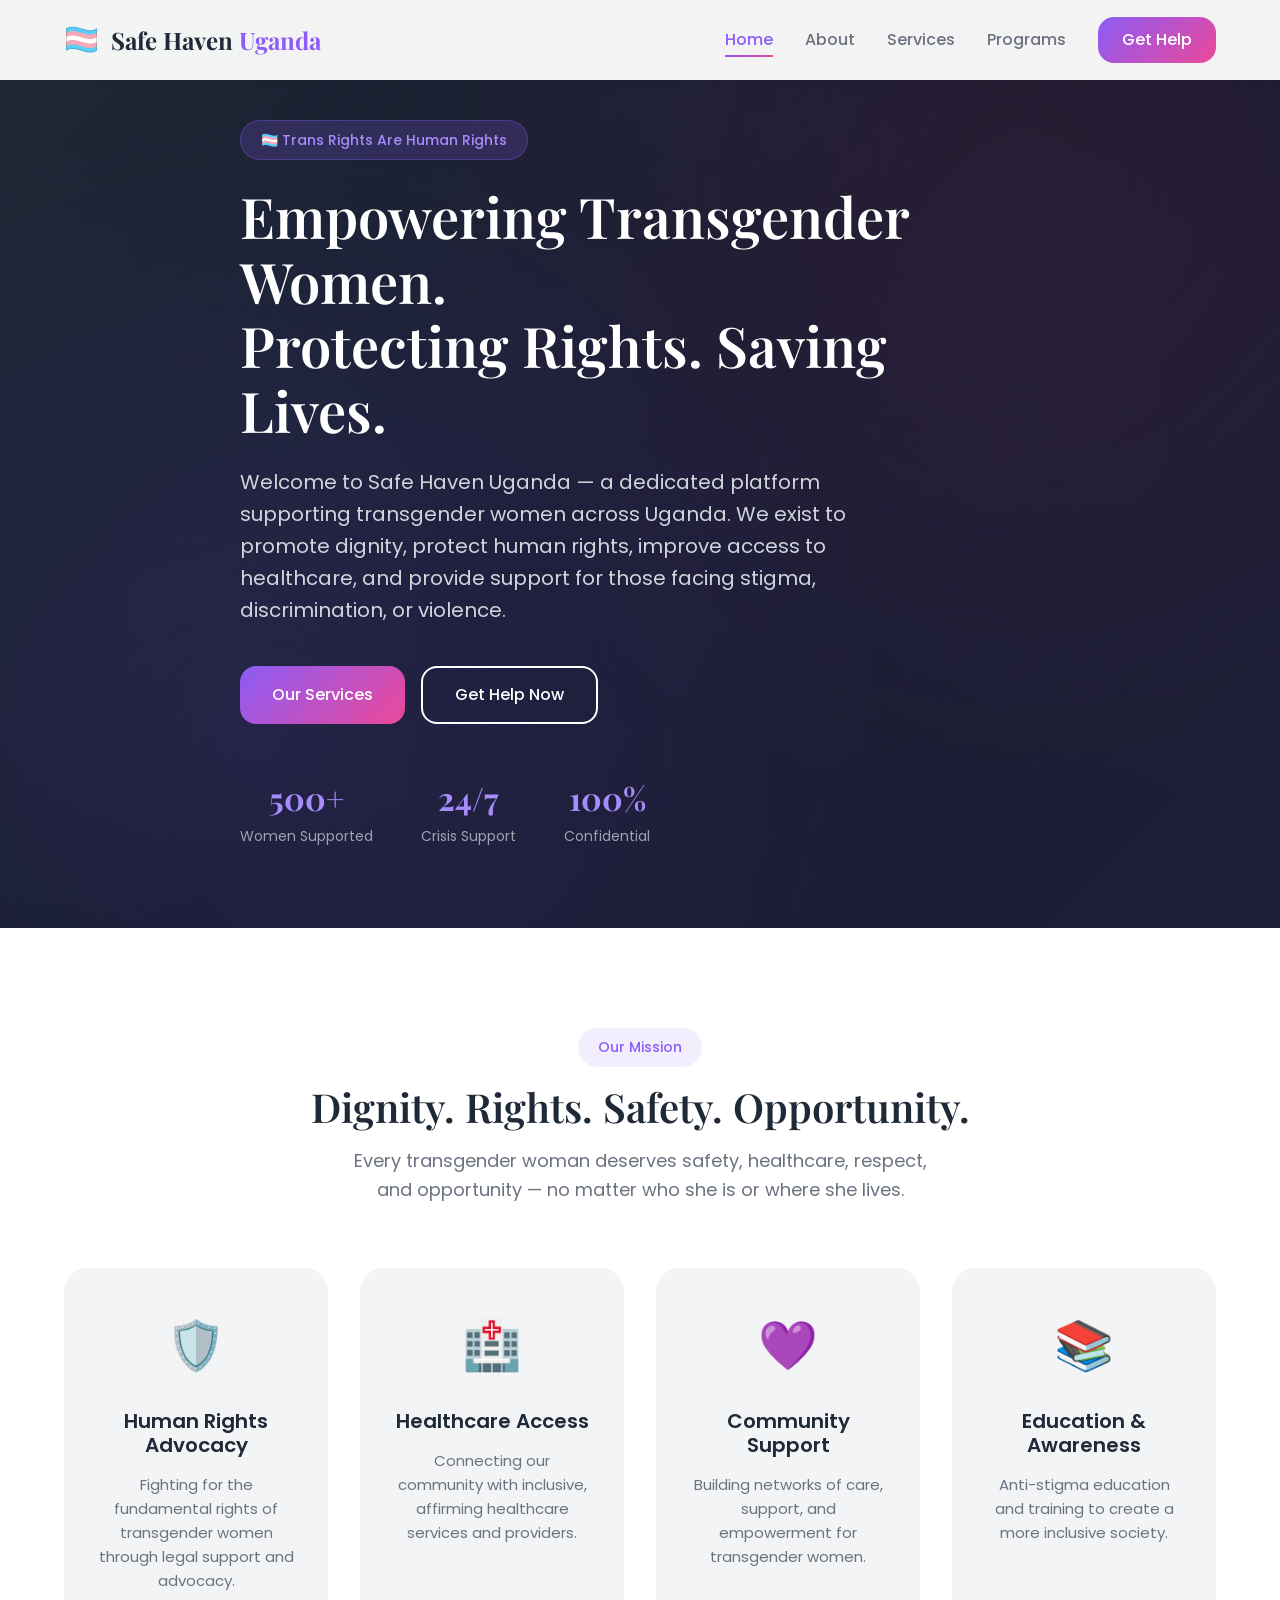
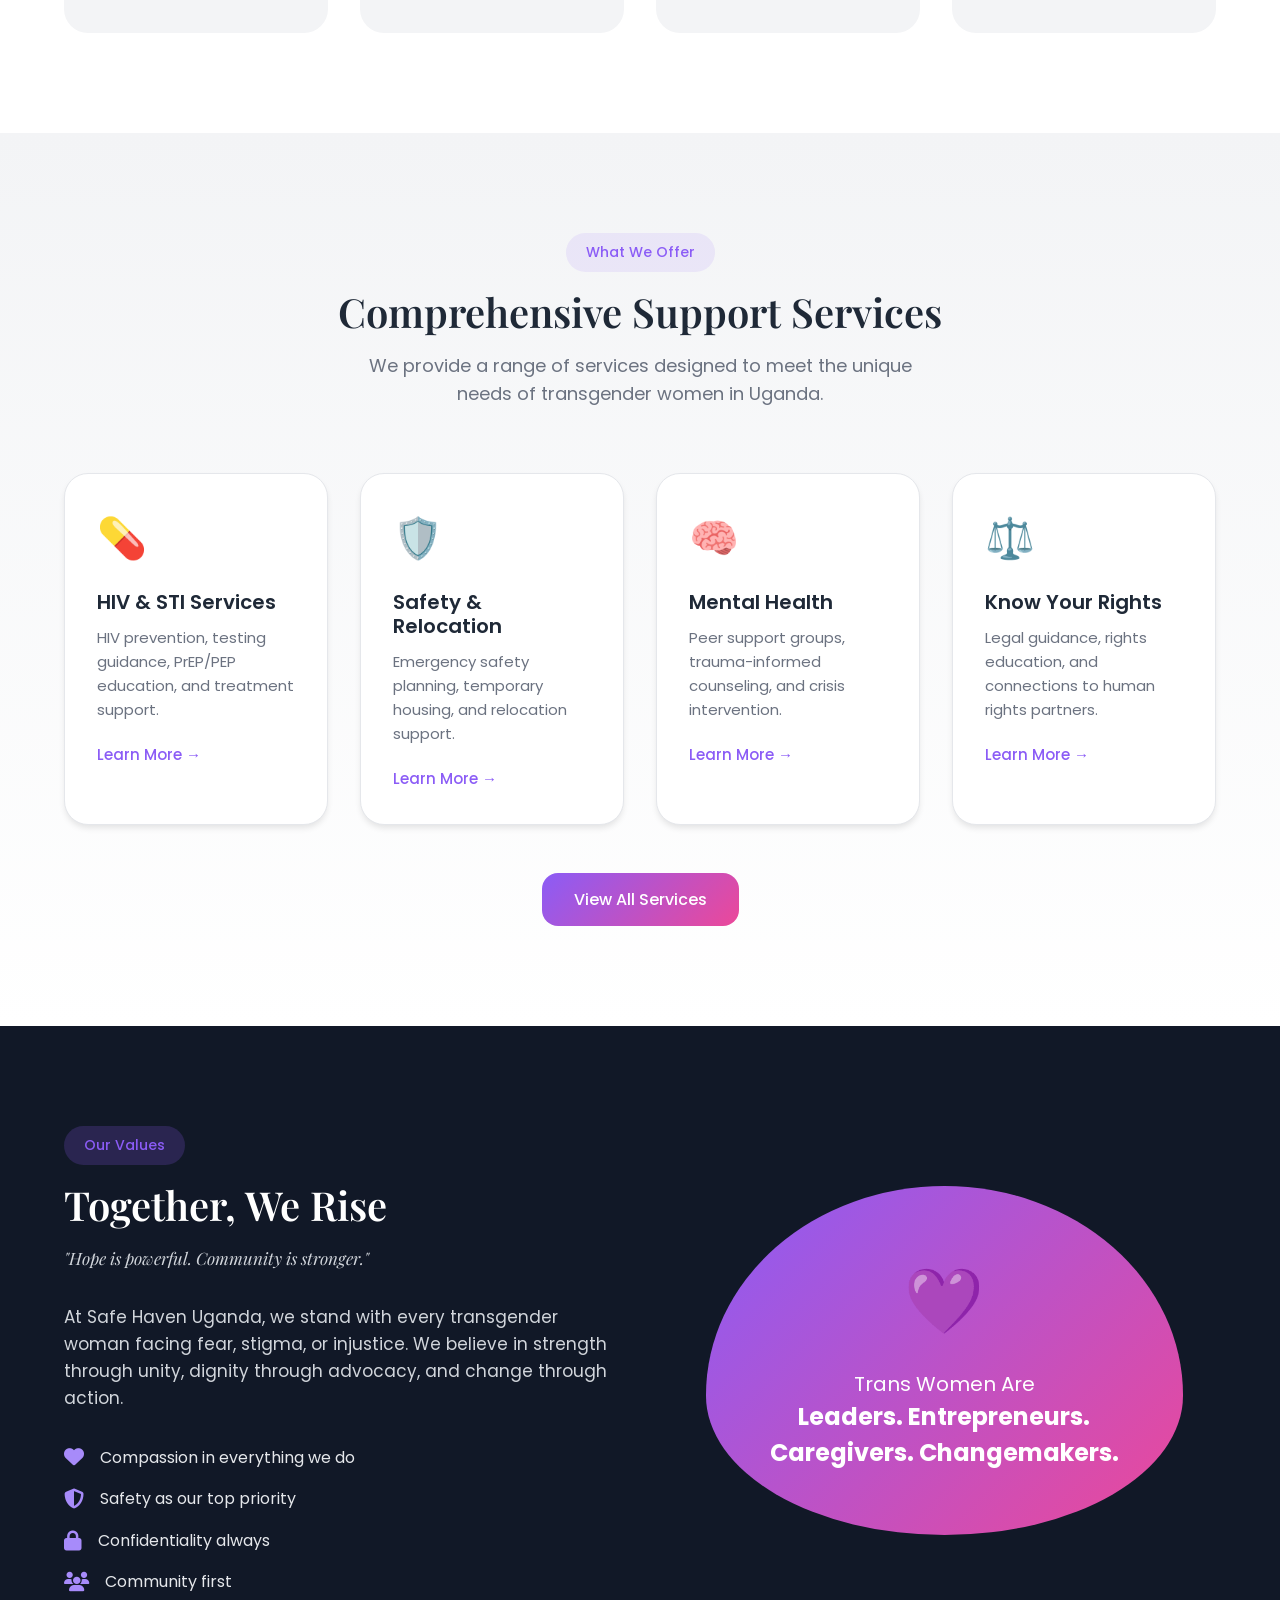
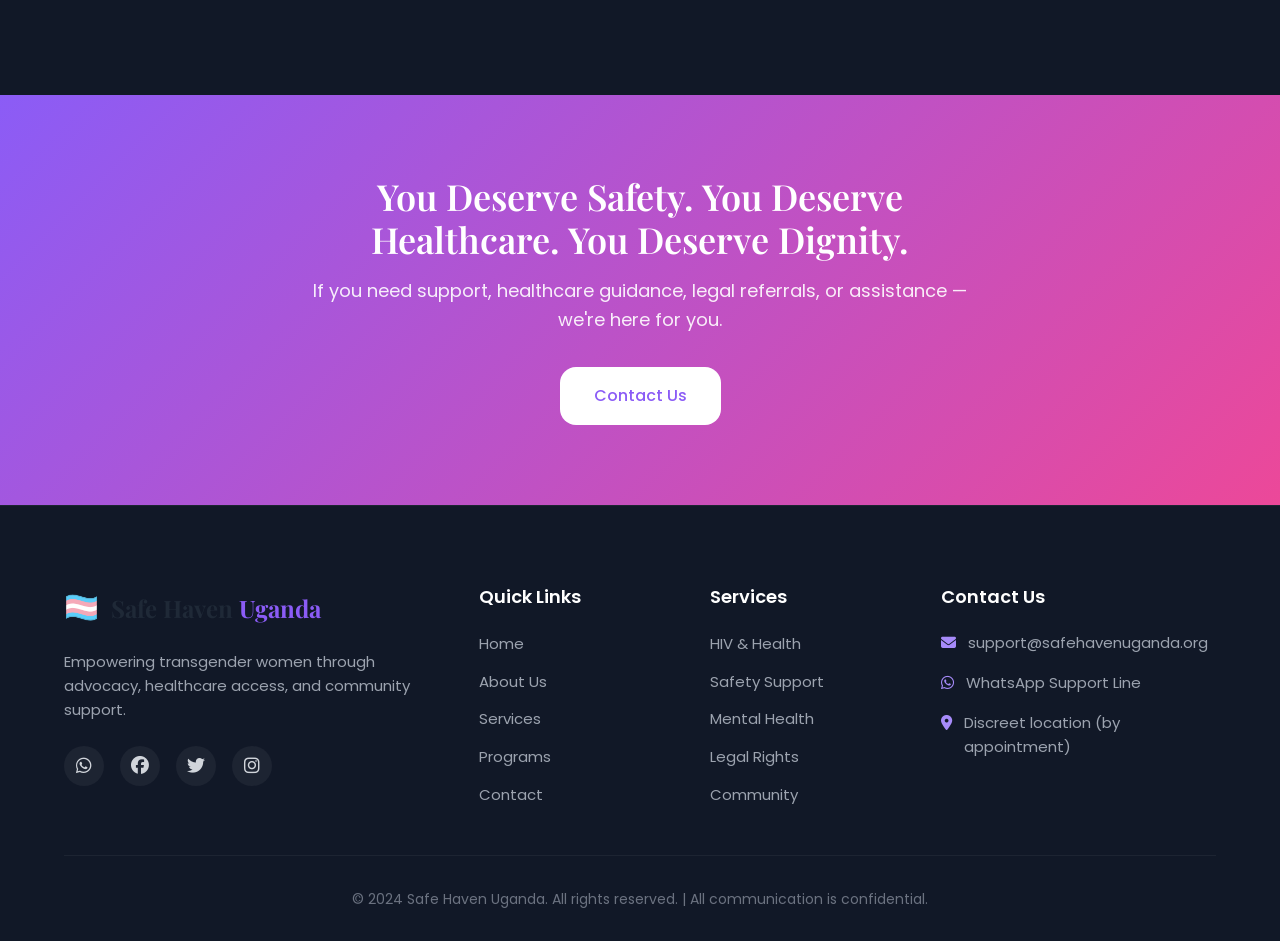
==== index.html @ 0cc6686c "Safe Haven Uganda - Complete website" ====
<!DOCTYPE html>
<html lang="en">
<head>
    <meta charset="UTF-8">
    <meta name="viewport" content="width=device-width, initial-scale=1.0">
    <title>Safe Haven Uganda | Empowering Transgender Women</title>
    <link rel="stylesheet" href="css/style.css">
    <link rel="preconnect" href="https://fonts.googleapis.com">
    <link rel="preconnect" href="https://fonts.gstatic.com" crossorigin>
    <link href="https://fonts.googleapis.com/css2?family=Poppins:wght@300;400;500;600;700&family=Playfair+Display:wght@400;500;600;700&display=swap" rel="stylesheet">
    <link rel="stylesheet" href="https://cdnjs.cloudflare.com/ajax/libs/font-awesome/6.4.0/css/all.min.css">
</head>
<body>
    <!-- Navigation -->
    <nav class="navbar">
        <div class="container">
            <a href="index.html" class="logo">
                <span class="logo-icon">🏳️‍⚧️</span>
                <span class="logo-text">Safe Haven <span class="accent">Uganda</span></span>
            </a>
            <div class="nav-links">
                <a href="index.html" class="active">Home</a>
                <a href="about.html">About</a>
                <a href="services.html">Services</a>
                <a href="programs.html">Programs</a>
                <a href="contact.html" class="btn-nav">Get Help</a>
            </div>
            <div class="hamburger">
                <span></span>
                <span></span>
                <span></span>
            </div>
        </div>
    </nav>

    <!-- Hero Section -->
    <section class="hero">
        <div class="hero-bg"></div>
        <div class="container">
            <div class="hero-content">
                <div class="hero-badge">🏳️‍⚧️ Trans Rights Are Human Rights</div>
                <h1>Empowering Transgender Women.<br>Protecting Rights. Saving Lives.</h1>
                <p class="hero-text">Welcome to Safe Haven Uganda — a dedicated platform supporting transgender women across Uganda. We exist to promote dignity, protect human rights, improve access to healthcare, and provide support for those facing stigma, discrimination, or violence.</p>
                <div class="hero-buttons">
                    <a href="services.html" class="btn btn-primary">Our Services</a>
                    <a href="contact.html" class="btn btn-outline">Get Help Now</a>
                </div>
                <div class="hero-stats">
                    <div class="stat">
                        <span class="stat-number">500+</span>
                        <span class="stat-label">Women Supported</span>
                    </div>
                    <div class="stat">
                        <span class="stat-number">24/7</span>
                        <span class="stat-label">Crisis Support</span>
                    </div>
                    <div class="stat">
                        <span class="stat-number">100%</span>
                        <span class="stat-label">Confidential</span>
                    </div>
                </div>
            </div>
        </div>
    </section>

    <!-- Mission Section -->
    <section class="mission">
        <div class="container">
            <div class="section-header">
                <span class="section-tag">Our Mission</span>
                <h2>Dignity. Rights. Safety. Opportunity.</h2>
                <p>Every transgender woman deserves safety, healthcare, respect, and opportunity — no matter who she is or where she lives.</p>
            </div>
            <div class="mission-grid">
                <div class="mission-card">
                    <div class="mission-icon">🛡️</div>
                    <h3>Human Rights Advocacy</h3>
                    <p>Fighting for the fundamental rights of transgender women through legal support and advocacy.</p>
                </div>
                <div class="mission-card">
                    <div class="mission-icon">🏥</div>
                    <h3>Healthcare Access</h3>
                    <p>Connecting our community with inclusive, affirming healthcare services and providers.</p>
                </div>
                <div class="mission-card">
                    <div class="mission-icon">💜</div>
                    <h3>Community Support</h3>
                    <p>Building networks of care, support, and empowerment for transgender women.</p>
                </div>
                <div class="mission-card">
                    <div class="mission-icon">📚</div>
                    <h3>Education & Awareness</h3>
                    <p>Anti-stigma education and training to create a more inclusive society.</p>
                </div>
            </div>
        </div>
    </section>

    <!-- Services Preview -->
    <section class="services-preview">
        <div class="container">
            <div class="section-header">
                <span class="section-tag">What We Offer</span>
                <h2>Comprehensive Support Services</h2>
                <p>We provide a range of services designed to meet the unique needs of transgender women in Uganda.</p>
            </div>
            <div class="services-grid">
                <div class="service-card">
                    <div class="service-icon">💊</div>
                    <h3>HIV & STI Services</h3>
                    <p>HIV prevention, testing guidance, PrEP/PEP education, and treatment support.</p>
                    <a href="services.html" class="learn-more">Learn More →</a>
                </div>
                <div class="service-card">
                    <div class="service-icon">🛡️</div>
                    <h3>Safety & Relocation</h3>
                    <p>Emergency safety planning, temporary housing, and relocation support.</p>
                    <a href="services.html" class="learn-more">Learn More →</a>
                </div>
                <div class="service-card">
                    <div class="service-icon">🧠</div>
                    <h3>Mental Health</h3>
                    <p>Peer support groups, trauma-informed counseling, and crisis intervention.</p>
                    <a href="services.html" class="learn-more">Learn More →</a>
                </div>
                <div class="service-card">
                    <div class="service-icon">⚖️</div>
                    <h3>Know Your Rights</h3>
                    <p>Legal guidance, rights education, and connections to human rights partners.</p>
                    <a href="services.html" class="learn-more">Learn More →</a>
                </div>
            </div>
            <div class="services-cta">
                <a href="services.html" class="btn btn-primary">View All Services</a>
            </div>
        </div>
    </section>

    <!-- Values Section -->
    <section class="values">
        <div class="container">
            <div class="values-content">
                <div class="values-text">
                    <span class="section-tag">Our Values</span>
                    <h2>Together, We Rise</h2>
                    <p class="values-quote">"Hope is powerful. Community is stronger."</p>
                    <p>At Safe Haven Uganda, we stand with every transgender woman facing fear, stigma, or injustice. We believe in strength through unity, dignity through advocacy, and change through action.</p>
                    <ul class="values-list">
                        <li><i class="fas fa-heart"></i> Compassion in everything we do</li>
                        <li><i class="fas fa-shield-alt"></i> Safety as our top priority</li>
                        <li><i class="fas fa-lock"></i> Confidentiality always</li>
                        <li><i class="fas fa-users"></i> Community first</li>
                    </ul>
                </div>
                <div class="values-image">
                    <div class="image-frame">
                        <span class="image-emoji">💜</span>
                        <p>Trans Women Are<br><strong>Leaders. Entrepreneurs.<br>Caregivers. Changemakers.</strong></p>
                    </div>
                </div>
            </div>
        </div>
    </section>

    <!-- CTA Section -->
    <section class="cta">
        <div class="container">
            <div class="cta-content">
                <h2>You Deserve Safety. You Deserve Healthcare. You Deserve Dignity.</h2>
                <p>If you need support, healthcare guidance, legal referrals, or assistance — we're here for you.</p>
                <div class="cta-buttons">
                    <a href="contact.html" class="btn btn-white">Contact Us</a>
                </div>
            </div>
        </div>
    </section>

    <!-- Footer -->
    <footer class="footer">
        <div class="container">
            <div class="footer-grid">
                <div class="footer-brand">
                    <a href="index.html" class="logo">
                        <span class="logo-icon">🏳️‍⚧️</span>
                        <span class="logo-text">Safe Haven <span class="accent">Uganda</span></span>
                    </a>
                    <p>Empowering transgender women through advocacy, healthcare access, and community support.</p>
                    <div class="social-links">
                        <a href="#"><i class="fab fa-whatsapp"></i></a>
                        <a href="#"><i class="fab fa-facebook"></i></a>
                        <a href="#"><i class="fab fa-twitter"></i></a>
                        <a href="#"><i class="fab fa-instagram"></i></a>
                    </div>
                </div>
                <div class="footer-links">
                    <h4>Quick Links</h4>
                    <ul>
                        <li><a href="index.html">Home</a></li>
                        <li><a href="about.html">About Us</a></li>
                        <li><a href="services.html">Services</a></li>
                        <li><a href="programs.html">Programs</a></li>
                        <li><a href="contact.html">Contact</a></li>
                    </ul>
                </div>
                <div class="footer-links">
                    <h4>Services</h4>
                    <ul>
                        <li><a href="services.html">HIV & Health</a></li>
                        <li><a href="services.html">Safety Support</a></li>
                        <li><a href="services.html">Mental Health</a></li>
                        <li><a href="services.html">Legal Rights</a></li>
                        <li><a href="services.html">Community</a></li>
                    </ul>
                </div>
                <div class="footer-contact">
                    <h4>Contact Us</h4>
                    <ul>
                        <li><i class="fas fa-envelope"></i> support@safehavenuganda.org</li>
                        <li><i class="fab fa-whatsapp"></i> WhatsApp Support Line</li>
                        <li><i class="fas fa-map-marker-alt"></i> Discreet location (by appointment)</li>
                    </ul>
                </div>
            </div>
            <div class="footer-bottom">
                <p>© 2024 Safe Haven Uganda. All rights reserved. | All communication is confidential.</p>
            </div>
        </div>
    </footer>

    <script src="js/main.js"></script>
</body>
</html>
---- css/style.css ----
/* Safe Haven Uganda - Main Stylesheet */

/* CSS Variables */
:root {
    --primary: #8B5CF6;
    --primary-dark: #7C3AED;
    --primary-light: #A78BFA;
    --secondary: #EC4899;
    --accent: #F472B6;
    --dark: #1F2937;
    --darker: #111827;
    --light: #F9FAFB;
    --white: #FFFFFF;
    --gray-100: #F3F4F6;
    --gray-200: #E5E7EB;
    --gray-300: #D1D5DB;
    --gray-400: #9CA3AF;
    --gray-500: #6B7280;
    --purple-gradient: linear-gradient(135deg, #8B5CF6 0%, #EC4899 100%);
    --shadow-sm: 0 1px 2px rgba(0, 0, 0, 0.05);
    --shadow-md: 0 4px 6px -1px rgba(0, 0, 0, 0.1);
    --shadow-lg: 0 10px 15px -3px rgba(0, 0, 0, 0.1);
    --shadow-xl: 0 20px 25px -5px rgba(0, 0, 0, 0.1);
    --radius-sm: 0.375rem;
    --radius-md: 0.5rem;
    --radius-lg: 1rem;
    --radius-xl: 1.5rem;
    --transition: all 0.3s ease;
}

/* Reset */
*, *::before, *::after {
    margin: 0;
    padding: 0;
    box-sizing: border-box;
}

html {
    scroll-behavior: smooth;
}

body {
    font-family: 'Poppins', sans-serif;
    font-size: 16px;
    line-height: 1.6;
    color: var(--dark);
    background: var(--light);
    overflow-x: hidden;
}

h1, h2, h3, h4, h5, h6 {
    font-family: 'Playfair Display', serif;
    font-weight: 600;
    line-height: 1.2;
}

a {
    text-decoration: none;
    color: inherit;
    transition: var(--transition);
}

ul {
    list-style: none;
}

img {
    max-width: 100%;
    height: auto;
}

.container {
    max-width: 1200px;
    margin: 0 auto;
    padding: 0 1.5rem;
}

/* Buttons */
.btn {
    display: inline-flex;
    align-items: center;
    justify-content: center;
    padding: 0.875rem 2rem;
    font-size: 1rem;
    font-weight: 500;
    border-radius: var(--radius-lg);
    cursor: pointer;
    transition: var(--transition);
    border: 2px solid transparent;
}

.btn-primary {
    background: var(--purple-gradient);
    color: var(--white);
    border: none;
}

.btn-primary:hover {
    transform: translateY(-2px);
    box-shadow: 0 10px 30px rgba(139, 92, 246, 0.4);
}

.btn-outline {
    background: transparent;
    color: var(--white);
    border-color: var(--white);
}

.btn-outline:hover {
    background: var(--white);
    color: var(--primary);
}

.btn-white {
    background: var(--white);
    color: var(--primary);
}

.btn-white:hover {
    background: var(--gray-100);
    transform: translateY(-2px);
}

/* Section Styles */
.section-header {
    text-align: center;
    margin-bottom: 4rem;
}

.section-tag {
    display: inline-block;
    background: rgba(139, 92, 246, 0.1);
    color: var(--primary);
    padding: 0.5rem 1.25rem;
    border-radius: 50px;
    font-size: 0.875rem;
    font-weight: 500;
    margin-bottom: 1rem;
}

.section-header h2 {
    font-size: 2.5rem;
    color: var(--dark);
    margin-bottom: 1rem;
}

.section-header p {
    font-size: 1.125rem;
    color: var(--gray-500);
    max-width: 600px;
    margin: 0 auto;
}

/* Navigation */
.navbar {
    position: fixed;
    top: 0;
    left: 0;
    right: 0;
    background: rgba(255, 255, 255, 0.95);
    backdrop-filter: blur(10px);
    z-index: 1000;
    box-shadow: var(--shadow-sm);
}

.navbar .container {
    display: flex;
    align-items: center;
    justify-content: space-between;
    height: 80px;
}

.logo {
    display: flex;
    align-items: center;
    gap: 0.75rem;
}

.logo-icon {
    font-size: 1.75rem;
}

.logo-text {
    font-family: 'Playfair Display', serif;
    font-size: 1.5rem;
    font-weight: 700;
    color: var(--dark);
}

.logo-text .accent {
    color: var(--primary);
}

.nav-links {
    display: flex;
    align-items: center;
    gap: 2rem;
}

.nav-links a {
    font-weight: 500;
    color: var(--gray-500);
    position: relative;
}

.nav-links a:hover,
.nav-links a.active {
    color: var(--primary);
}

.nav-links a::after {
    content: '';
    position: absolute;
    bottom: -4px;
    left: 0;
    width: 0;
    height: 2px;
    background: var(--purple-gradient);
    transition: var(--transition);
}

.nav-links a:hover::after,
.nav-links a.active::after {
    width: 100%;
}

.btn-nav {
    background: var(--purple-gradient) !important;
    color: var(--white) !important;
    padding: 0.625rem 1.5rem !important;
    border-radius: var(--radius-lg) !important;
}

.btn-nav::after {
    display: none !important;
}

.hamburger {
    display: none;
    flex-direction: column;
    gap: 5px;
    cursor: pointer;
}

.hamburger span {
    width: 25px;
    height: 3px;
    background: var(--dark);
    border-radius: 3px;
    transition: var(--transition);
}

/* Hero Section */
.hero {
    position: relative;
    min-height: 100vh;
    display: flex;
    align-items: center;
    padding: 120px 0 80px;
    background: linear-gradient(135deg, #1F2937 0%, #111827 50%, #1F1F3A 100%);
    overflow: hidden;
}

.hero-bg {
    position: absolute;
    top: 0;
    left: 0;
    right: 0;
    bottom: 0;
    background: 
        radial-gradient(circle at 20% 80%, rgba(139, 92, 246, 0.15) 0%, transparent 50%),
        radial-gradient(circle at 80% 20%, rgba(236, 72, 153, 0.1) 0%, transparent 50%),
        radial-gradient(circle at 50% 50%, rgba(139, 92, 246, 0.05) 0%, transparent 70%);
}

.hero .container {
    position: relative;
    z-index: 1;
}

.hero-content {
    max-width: 800px;
}

.hero-badge {
    display: inline-block;
    background: rgba(139, 92, 246, 0.2);
    border: 1px solid rgba(139, 92, 246, 0.3);
    color: var(--primary-light);
    padding: 0.5rem 1.25rem;
    border-radius: 50px;
    font-size: 0.875rem;
    font-weight: 500;
    margin-bottom: 1.5rem;
}

.hero h1 {
    font-size: 3.5rem;
    color: var(--white);
    margin-bottom: 1.5rem;
    line-height: 1.15;
}

.hero-text {
    font-size: 1.25rem;
    color: var(--gray-300);
    margin-bottom: 2.5rem;
    max-width: 650px;
}

.hero-buttons {
    display: flex;
    gap: 1rem;
    margin-bottom: 3rem;
}

.hero-stats {
    display: flex;
    gap: 3rem;
}

.stat {
    text-align: center;
}

.stat-number {
    display: block;
    font-size: 2rem;
    font-weight: 700;
    color: var(--primary-light);
    font-family: 'Playfair Display', serif;
}

.stat-label {
    font-size: 0.875rem;
    color: var(--gray-400);
}

/* Mission Section */
.mission {
    padding: 100px 0;
    background: var(--white);
}

.mission-grid {
    display: grid;
    grid-template-columns: repeat(4, 1fr);
    gap: 2rem;
}

.mission-card {
    text-align: center;
    padding: 2.5rem 2rem;
    border-radius: var(--radius-xl);
    background: var(--gray-100);
    transition: var(--transition);
}

.mission-card:hover {
    transform: translateY(-8px);
    box-shadow: var(--shadow-lg);
    background: var(--white);
}

.mission-icon {
    font-size: 3rem;
    margin-bottom: 1.5rem;
}

.mission-card h3 {
    font-size: 1.25rem;
    margin-bottom: 1rem;
    color: var(--dark);
    font-family: 'Poppins', sans-serif;
    font-weight: 600;
}

.mission-card p {
    color: var(--gray-500);
    font-size: 0.9375rem;
}

/* Services Preview */
.services-preview {
    padding: 100px 0;
    background: linear-gradient(180deg, var(--gray-100) 0%, var(--white) 100%);
}

.services-grid {
    display: grid;
    grid-template-columns: repeat(4, 1fr);
    gap: 2rem;
}

.service-card {
    background: var(--white);
    padding: 2rem;
    border-radius: var(--radius-xl);
    box-shadow: var(--shadow-md);
    transition: var(--transition);
    border: 1px solid var(--gray-200);
}

.service-card:hover {
    transform: translateY(-8px);
    box-shadow: var(--shadow-xl);
    border-color: var(--primary-light);
}

.service-icon {
    font-size: 2.5rem;
    margin-bottom: 1.25rem;
}

.service-card h3 {
    font-size: 1.25rem;
    margin-bottom: 0.75rem;
    color: var(--dark);
    font-family: 'Poppins', sans-serif;
}

.service-card p {
    color: var(--gray-500);
    font-size: 0.9375rem;
    margin-bottom: 1.25rem;
}

.learn-more {
    color: var(--primary);
    font-weight: 500;
    font-size: 0.9375rem;
}

.learn-more:hover {
    color: var(--primary-dark);
}

.services-cta {
    text-align: center;
    margin-top: 3rem;
}

/* Values Section */
.values {
    padding: 100px 0;
    background: var(--darker);
}

.values-content {
    display: grid;
    grid-template-columns: 1fr 1fr;
    gap: 4rem;
    align-items: center;
}

.values-text .section-tag {
    background: rgba(139, 92, 246, 0.2);
}

.values-text h2 {
    font-size: 2.5rem;
    color: var(--white);
    margin-bottom: 1rem;
}

.values-quote {
    font-size: 1.5rem;
    font-style: italic;
    color: var(--primary-light);
    margin-bottom: 1.5rem;
    font-family: 'Playfair Display', serif;
}

.values-text > p {
    color: var(--gray-300);
    margin-bottom: 2rem;
    font-size: 1.0625rem;
}

.values-list {
    display: flex;
    flex-direction: column;
    gap: 1rem;
}

.values-list li {
    display: flex;
    align-items: center;
    gap: 1rem;
    color: var(--gray-200);
    font-size: 1rem;
}

.values-list li i {
    color: var(--primary-light);
    font-size: 1.25rem;
}

.values-image {
    display: flex;
    justify-content: center;
    align-items: center;
}

.image-frame {
    background: var(--purple-gradient);
    padding: 4rem;
    border-radius: 50% 50% 50% 50% / 60% 60% 40% 40%;
    text-align: center;
    animation: float 6s ease-in-out infinite;
}

@keyframes float {
    0%, 100% { transform: translateY(0); }
    50% { transform: translateY(-20px); }
}

.image-emoji {
    font-size: 4rem;
    display: block;
    margin-bottom: 1rem;
}

.image-frame p {
    color: var(--white);
    font-size: 1.25rem;
    line-height: 1.5;
}

.image-frame strong {
    font-size: 1.5rem;
}

/* CTA Section */
.cta {
    padding: 80px 0;
    background: var(--purple-gradient);
}

.cta-content {
    text-align: center;
    max-width: 700px;
    margin: 0 auto;
}

.cta h2 {
    font-size: 2.25rem;
    color: var(--white);
    margin-bottom: 1rem;
}

.cta p {
    color: rgba(255, 255, 255, 0.9);
    font-size: 1.125rem;
    margin-bottom: 2rem;
}

/* Footer */
.footer {
    background: var(--darker);
    padding: 80px 0 30px;
    border-top: 1px solid rgba(255, 255, 255, 0.05);
}

.footer-grid {
    display: grid;
    grid-template-columns: 2fr 1fr 1fr 1.5fr;
    gap: 3rem;
    margin-bottom: 3rem;
}

.footer-brand .logo {
    margin-bottom: 1.25rem;
}

.footer-brand p {
    color: var(--gray-400);
    font-size: 0.9375rem;
    margin-bottom: 1.5rem;
}

.social-links {
    display: flex;
    gap: 1rem;
}

.social-links a {
    width: 40px;
    height: 40px;
    display: flex;
    align-items: center;
    justify-content: center;
    background: rgba(255, 255, 255, 0.05);
    border-radius: 50%;
    color: var(--gray-300);
    font-size: 1.125rem;
    transition: var(--transition);
}

.social-links a:hover {
    background: var(--primary);
    color: var(--white);
    transform: translateY(-3px);
}

.footer-links h4,
.footer-contact h4 {
    color: var(--white);
    font-family: 'Poppins', sans-serif;
    font-size: 1.125rem;
    margin-bottom: 1.5rem;
    font-weight: 600;
}

.footer-links ul {
    display: flex;
    flex-direction: column;
    gap: 0.75rem;
}

.footer-links a {
    color: var(--gray-400);
    font-size: 0.9375rem;
}

.footer-links a:hover {
    color: var(--primary-light);
}

.footer-contact ul {
    display: flex;
    flex-direction: column;
    gap: 1rem;
}

.footer-contact li {
    display: flex;
    align-items: flex-start;
    gap: 0.75rem;
    color: var(--gray-400);
    font-size: 0.9375rem;
}

.footer-contact li i {
    color: var(--primary-light);
    margin-top: 4px;
}

.footer-bottom {
    text-align: center;
    padding-top: 2rem;
    border-top: 1px solid rgba(255, 255, 255, 0.05);
}

.footer-bottom p {
    color: var(--gray-500);
    font-size: 0.875rem;
}

/* Responsive */
@media (max-width: 1024px) {
    .mission-grid,
    .services-grid {
        grid-template-columns: repeat(2, 1fr);
    }
    
    .footer-grid {
        grid-template-columns: repeat(2, 1fr);
    }
}

@media (max-width: 768px) {
    .hero h1 {
        font-size: 2.5rem;
    }
    
    .hero-stats {
        flex-direction: column;
        gap: 1.5rem;
    }
    
    .mission-grid,
    .services-grid,
    .values-content,
    .footer-grid {
        grid-template-columns: 1fr;
    }
    
    .nav-links {
        display: none;
    }
    
    .hamburger {
        display: flex;
    }
    
    .hero-buttons {
        flex-direction: column;
    }
    
    .values-image {
        order: -1;
    }
    
    .image-frame {
        padding: 3rem;
    }
}

@media (max-width: 480px) {
    .hero h1 {
        font-size: 2rem;
    }
    
    .section-header h2 {
        font-size: 1.75rem;
    }
    
    .btn {
        padding: 0.75rem 1.5rem;
    }
}
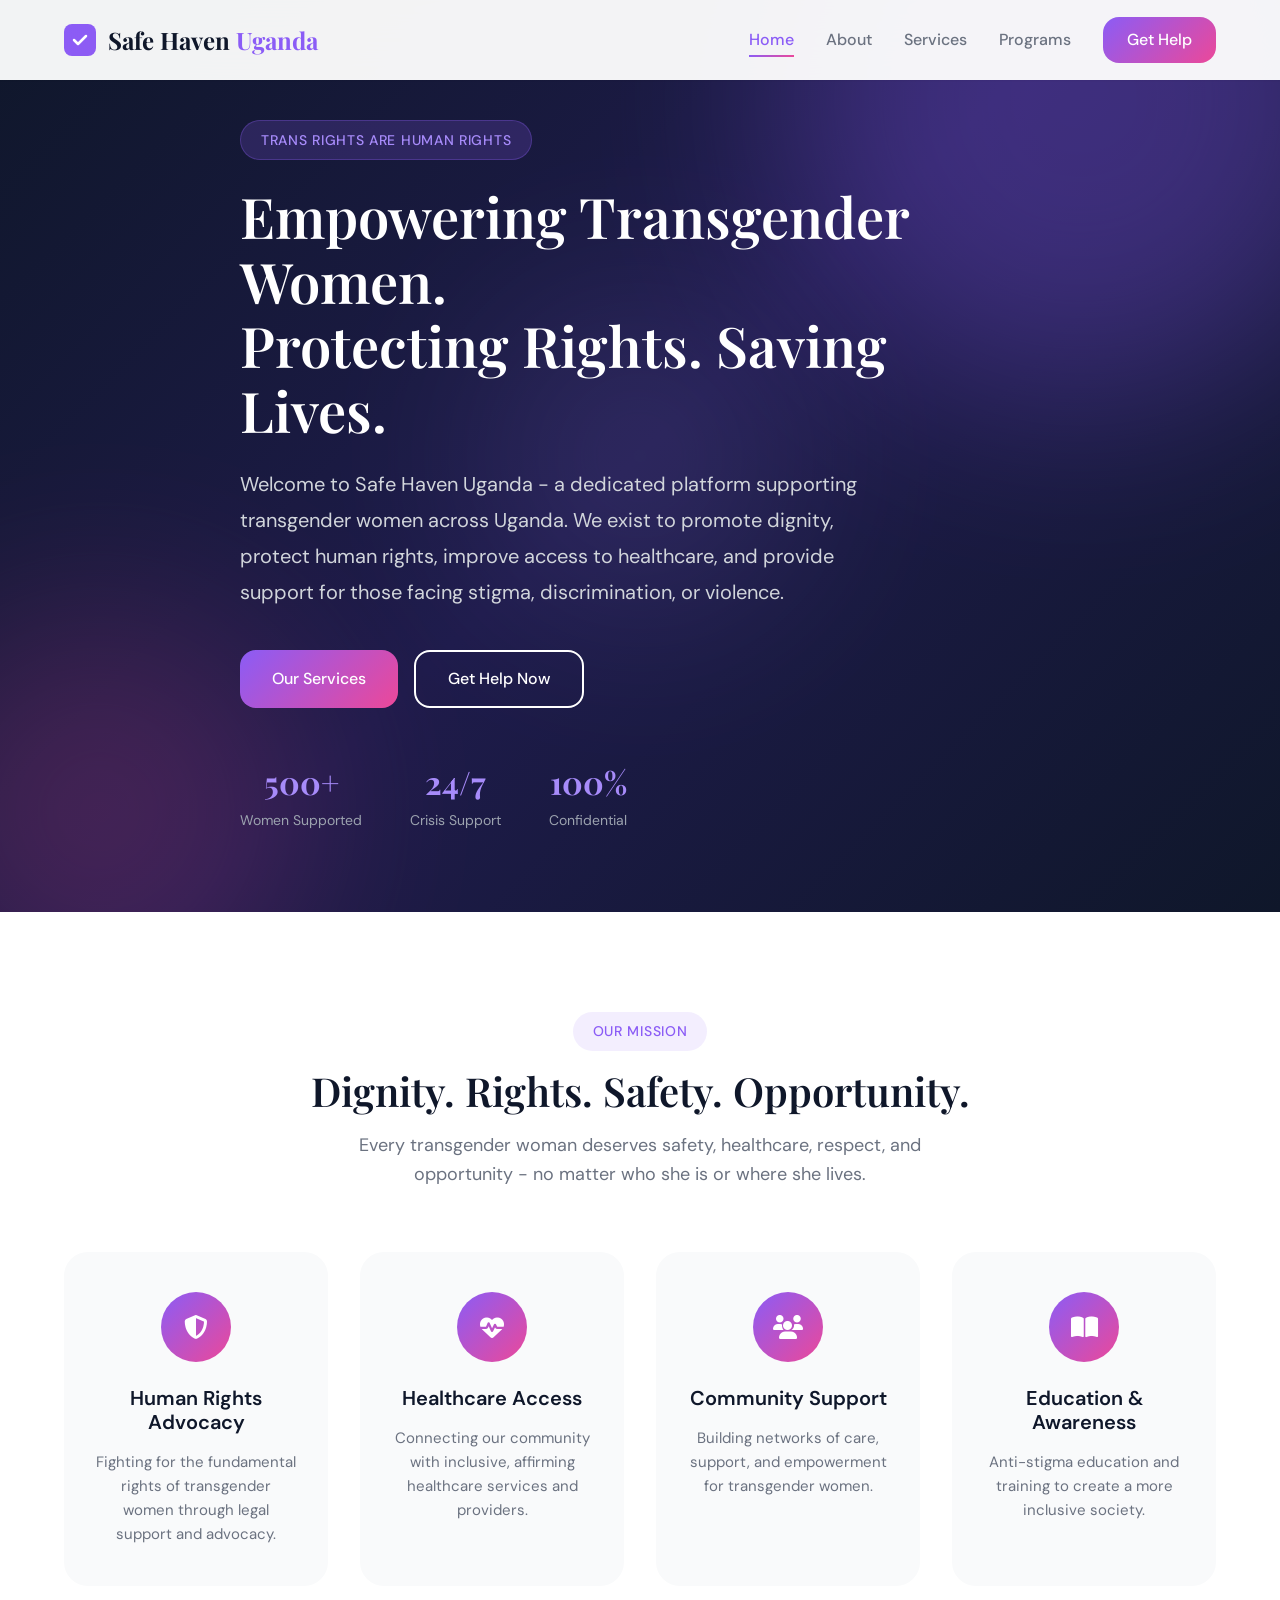
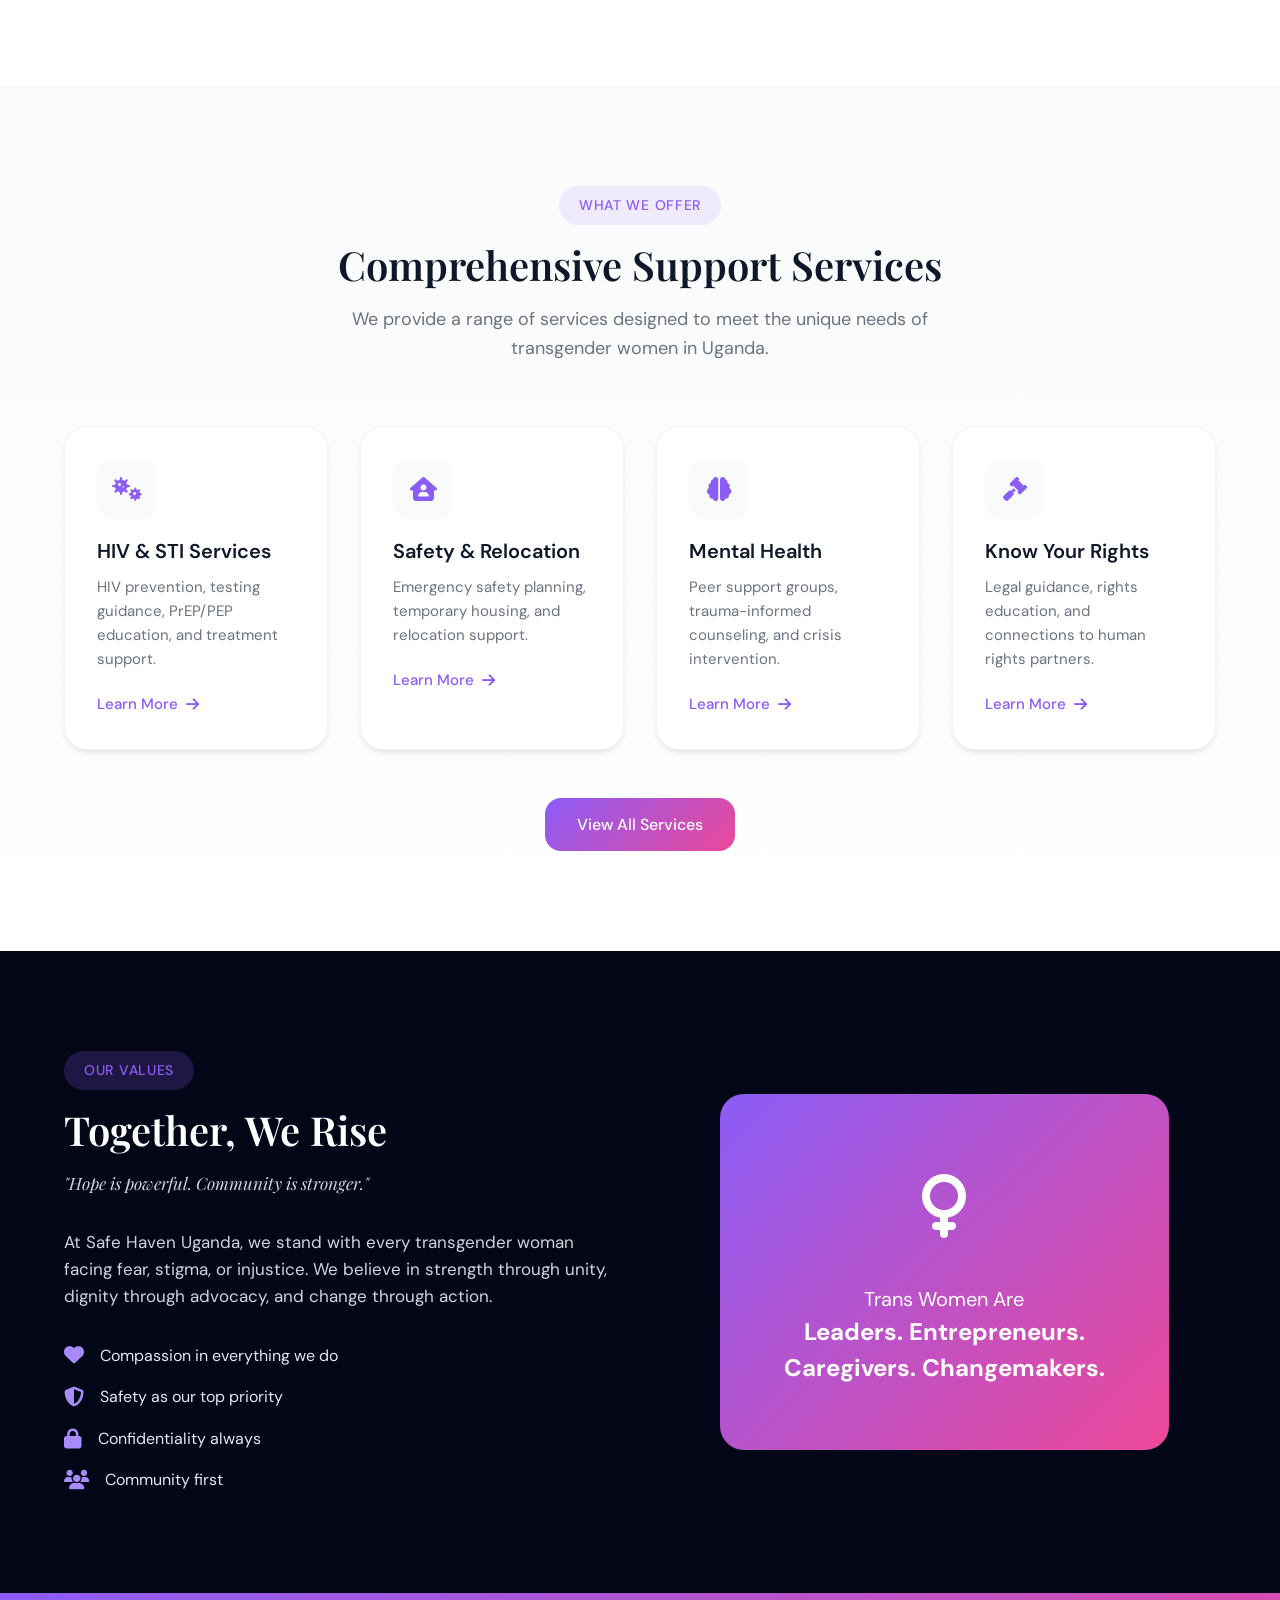
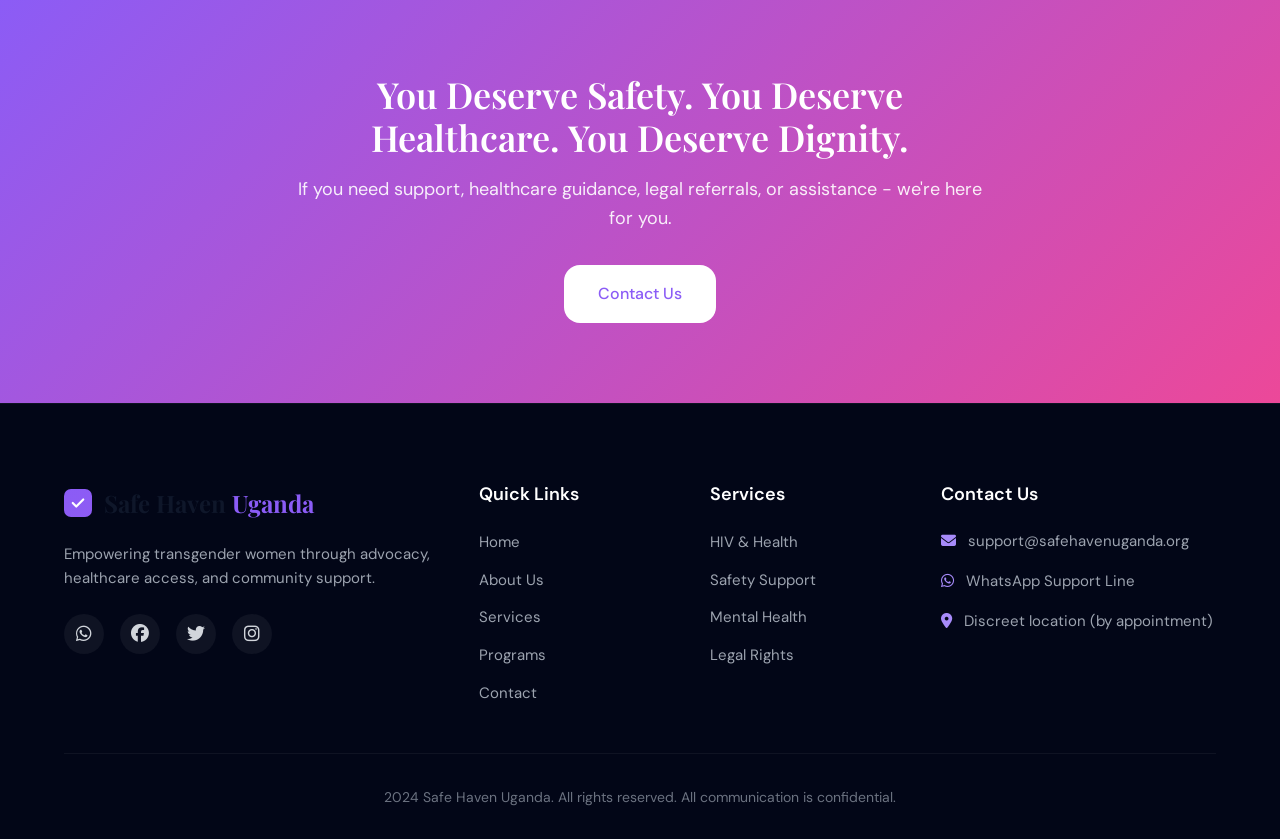
==== commit 771c4121: "Updated website - modern design without emojis" ====
--- a/index.html
+++ b/index.html
@@ -7,7 +7,7 @@
     <link rel="stylesheet" href="css/style.css">
     <link rel="preconnect" href="https://fonts.googleapis.com">
     <link rel="preconnect" href="https://fonts.gstatic.com" crossorigin>
-    <link href="https://fonts.googleapis.com/css2?family=Poppins:wght@300;400;500;600;700&family=Playfair+Display:wght@400;500;600;700&display=swap" rel="stylesheet">
+    <link href="https://fonts.googleapis.com/css2?family=DM+Sans:wght@400;500;600;700&family=Playfair+Display:wght@400;500;600;700&display=swap" rel="stylesheet">
     <link rel="stylesheet" href="https://cdnjs.cloudflare.com/ajax/libs/font-awesome/6.4.0/css/all.min.css">
 </head>
 <body>
@@ -15,7 +15,18 @@
     <nav class="navbar">
         <div class="container">
             <a href="index.html" class="logo">
-                <span class="logo-icon">🏳️‍⚧️</span>
+                <span class="logo-icon">
+                    <svg width="32" height="32" viewBox="0 0 32 32" fill="none">
+                        <rect width="32" height="32" rx="8" fill="url(#logoGrad)"/>
+                        <path d="M10 16L14 20L22 12" stroke="white" stroke-width="2.5" stroke-linecap="round" stroke-linejoin="round"/>
+                        <defs>
+                            <linearGradient id="logoGrad" x1="0" y1="0" x2="32" y2="32">
+                                <stop stop-color="#8B5CF6"/>
+                                <stop offset="1" stop-color="#EC4899"/>
+                            </linearGradient>
+                        </defs>
+                    </svg>
+                </span>
                 <span class="logo-text">Safe Haven <span class="accent">Uganda</span></span>
             </a>
             <div class="nav-links">
@@ -35,12 +46,16 @@
 
     <!-- Hero Section -->
     <section class="hero">
-        <div class="hero-bg"></div>
+        <div class="hero-bg">
+            <div class="gradient-orb orb-1"></div>
+            <div class="gradient-orb orb-2"></div>
+            <div class="gradient-orb orb-3"></div>
+        </div>
         <div class="container">
             <div class="hero-content">
-                <div class="hero-badge">🏳️‍⚧️ Trans Rights Are Human Rights</div>
+                <div class="hero-badge">Trans Rights Are Human Rights</div>
                 <h1>Empowering Transgender Women.<br>Protecting Rights. Saving Lives.</h1>
-                <p class="hero-text">Welcome to Safe Haven Uganda — a dedicated platform supporting transgender women across Uganda. We exist to promote dignity, protect human rights, improve access to healthcare, and provide support for those facing stigma, discrimination, or violence.</p>
+                <p class="hero-text">Welcome to Safe Haven Uganda - a dedicated platform supporting transgender women across Uganda. We exist to promote dignity, protect human rights, improve access to healthcare, and provide support for those facing stigma, discrimination, or violence.</p>
                 <div class="hero-buttons">
                     <a href="services.html" class="btn btn-primary">Our Services</a>
                     <a href="contact.html" class="btn btn-outline">Get Help Now</a>
@@ -69,26 +84,34 @@
             <div class="section-header">
                 <span class="section-tag">Our Mission</span>
                 <h2>Dignity. Rights. Safety. Opportunity.</h2>
-                <p>Every transgender woman deserves safety, healthcare, respect, and opportunity — no matter who she is or where she lives.</p>
+                <p>Every transgender woman deserves safety, healthcare, respect, and opportunity - no matter who she is or where she lives.</p>
             </div>
             <div class="mission-grid">
                 <div class="mission-card">
-                    <div class="mission-icon">🛡️</div>
+                    <div class="mission-icon">
+                        <i class="fas fa-shield-alt"></i>
+                    </div>
                     <h3>Human Rights Advocacy</h3>
                     <p>Fighting for the fundamental rights of transgender women through legal support and advocacy.</p>
                 </div>
                 <div class="mission-card">
-                    <div class="mission-icon">🏥</div>
+                    <div class="mission-icon">
+                        <i class="fas fa-heartbeat"></i>
+                    </div>
                     <h3>Healthcare Access</h3>
                     <p>Connecting our community with inclusive, affirming healthcare services and providers.</p>
                 </div>
                 <div class="mission-card">
-                    <div class="mission-icon">💜</div>
+                    <div class="mission-icon">
+                        <i class="fas fa-users"></i>
+                    </div>
                     <h3>Community Support</h3>
                     <p>Building networks of care, support, and empowerment for transgender women.</p>
                 </div>
                 <div class="mission-card">
-                    <div class="mission-icon">📚</div>
+                    <div class="mission-icon">
+                        <i class="fas fa-book-open"></i>
+                    </div>
                     <h3>Education & Awareness</h3>
                     <p>Anti-stigma education and training to create a more inclusive society.</p>
                 </div>
@@ -106,28 +129,36 @@
             </div>
             <div class="services-grid">
                 <div class="service-card">
-                    <div class="service-icon">💊</div>
+                    <div class="service-icon">
+                        <i class="fas fa-viruses"></i>
+                    </div>
                     <h3>HIV & STI Services</h3>
                     <p>HIV prevention, testing guidance, PrEP/PEP education, and treatment support.</p>
-                    <a href="services.html" class="learn-more">Learn More →</a>
-                </div>
-                <div class="service-card">
-                    <div class="service-icon">🛡️</div>
+                    <a href="services.html" class="learn-more">Learn More <i class="fas fa-arrow-right"></i></a>
+                </div>
+                <div class="service-card">
+                    <div class="service-icon">
+                        <i class="fas fa-house-user"></i>
+                    </div>
                     <h3>Safety & Relocation</h3>
                     <p>Emergency safety planning, temporary housing, and relocation support.</p>
-                    <a href="services.html" class="learn-more">Learn More →</a>
-                </div>
-                <div class="service-card">
-                    <div class="service-icon">🧠</div>
+                    <a href="services.html" class="learn-more">Learn More <i class="fas fa-arrow-right"></i></a>
+                </div>
+                <div class="service-card">
+                    <div class="service-icon">
+                        <i class="fas fa-brain"></i>
+                    </div>
                     <h3>Mental Health</h3>
                     <p>Peer support groups, trauma-informed counseling, and crisis intervention.</p>
-                    <a href="services.html" class="learn-more">Learn More →</a>
-                </div>
-                <div class="service-card">
-                    <div class="service-icon">⚖️</div>
+                    <a href="services.html" class="learn-more">Learn More <i class="fas fa-arrow-right"></i></a>
+                </div>
+                <div class="service-card">
+                    <div class="service-icon">
+                        <i class="fas fa-gavel"></i>
+                    </div>
                     <h3>Know Your Rights</h3>
                     <p>Legal guidance, rights education, and connections to human rights partners.</p>
-                    <a href="services.html" class="learn-more">Learn More →</a>
+                    <a href="services.html" class="learn-more">Learn More <i class="fas fa-arrow-right"></i></a>
                 </div>
             </div>
             <div class="services-cta">
@@ -154,8 +185,12 @@
                 </div>
                 <div class="values-image">
                     <div class="image-frame">
-                        <span class="image-emoji">💜</span>
-                        <p>Trans Women Are<br><strong>Leaders. Entrepreneurs.<br>Caregivers. Changemakers.</strong></p>
+                        <div class="frame-content">
+                            <span class="frame-icon">
+                                <i class="fas fa-venus"></i>
+                            </span>
+                            <p>Trans Women Are<br><strong>Leaders. Entrepreneurs.<br>Caregivers. Changemakers.</strong></p>
+                        </div>
                     </div>
                 </div>
             </div>
@@ -167,7 +202,7 @@
         <div class="container">
             <div class="cta-content">
                 <h2>You Deserve Safety. You Deserve Healthcare. You Deserve Dignity.</h2>
-                <p>If you need support, healthcare guidance, legal referrals, or assistance — we're here for you.</p>
+                <p>If you need support, healthcare guidance, legal referrals, or assistance - we're here for you.</p>
                 <div class="cta-buttons">
                     <a href="contact.html" class="btn btn-white">Contact Us</a>
                 </div>
@@ -181,7 +216,18 @@
             <div class="footer-grid">
                 <div class="footer-brand">
                     <a href="index.html" class="logo">
-                        <span class="logo-icon">🏳️‍⚧️</span>
+                        <span class="logo-icon">
+                            <svg width="28" height="28" viewBox="0 0 32 32" fill="none">
+                                <rect width="32" height="32" rx="8" fill="url(#logoGrad2)"/>
+                                <path d="M10 16L14 20L22 12" stroke="white" stroke-width="2.5" stroke-linecap="round" stroke-linejoin="round"/>
+                                <defs>
+                                    <linearGradient id="logoGrad2" x1="0" y1="0" x2="32" y2="32">
+                                        <stop stop-color="#8B5CF6"/>
+                                        <stop offset="1" stop-color="#EC4899"/>
+                                    </linearGradient>
+                                </defs>
+                            </svg>
+                        </span>
                         <span class="logo-text">Safe Haven <span class="accent">Uganda</span></span>
                     </a>
                     <p>Empowering transgender women through advocacy, healthcare access, and community support.</p>
@@ -209,7 +255,6 @@
                         <li><a href="services.html">Safety Support</a></li>
                         <li><a href="services.html">Mental Health</a></li>
                         <li><a href="services.html">Legal Rights</a></li>
-                        <li><a href="services.html">Community</a></li>
                     </ul>
                 </div>
                 <div class="footer-contact">
@@ -222,7 +267,7 @@
                 </div>
             </div>
             <div class="footer-bottom">
-                <p>© 2024 Safe Haven Uganda. All rights reserved. | All communication is confidential.</p>
+                <p>2024 Safe Haven Uganda. All rights reserved. All communication is confidential.</p>
             </div>
         </div>
     </footer>
--- a/css/style.css
+++ b/css/style.css
@@ -1,4 +1,4 @@
-/* Safe Haven Uganda - Main Stylesheet */
+/* Safe Haven Uganda - Modern Stylesheet */
 
 /* CSS Variables */
 :root {
@@ -7,10 +7,11 @@
     --primary-light: #A78BFA;
     --secondary: #EC4899;
     --accent: #F472B6;
-    --dark: #1F2937;
-    --darker: #111827;
-    --light: #F9FAFB;
+    --dark: #0F172A;
+    --darker: #020617;
+    --light: #F8FAFC;
     --white: #FFFFFF;
+    --gray-50: #F9FAFB;
     --gray-100: #F3F4F6;
     --gray-200: #E5E7EB;
     --gray-300: #D1D5DB;
@@ -40,7 +41,7 @@
 }
 
 body {
-    font-family: 'Poppins', sans-serif;
+    font-family: 'DM Sans', -apple-system, BlinkMacSystemFont, sans-serif;
     font-size: 16px;
     line-height: 1.6;
     color: var(--dark);
@@ -49,7 +50,7 @@
 }
 
 h1, h2, h3, h4, h5, h6 {
-    font-family: 'Playfair Display', serif;
+    font-family: 'Playfair Display', Georgia, serif;
     font-weight: 600;
     line-height: 1.2;
 }
@@ -136,6 +137,8 @@
     font-size: 0.875rem;
     font-weight: 500;
     margin-bottom: 1rem;
+    text-transform: uppercase;
+    letter-spacing: 0.05em;
 }
 
 .section-header h2 {
@@ -158,7 +161,7 @@
     left: 0;
     right: 0;
     background: rgba(255, 255, 255, 0.95);
-    backdrop-filter: blur(10px);
+    backdrop-filter: blur(20px);
     z-index: 1000;
     box-shadow: var(--shadow-sm);
 }
@@ -177,7 +180,8 @@
 }
 
 .logo-icon {
-    font-size: 1.75rem;
+    display: flex;
+    align-items: center;
 }
 
 .logo-text {
@@ -257,7 +261,7 @@
     display: flex;
     align-items: center;
     padding: 120px 0 80px;
-    background: linear-gradient(135deg, #1F2937 0%, #111827 50%, #1F1F3A 100%);
+    background: linear-gradient(135deg, #0F172A 0%, #1E1B4B 50%, #0F172A 100%);
     overflow: hidden;
 }
 
@@ -267,10 +271,41 @@
     left: 0;
     right: 0;
     bottom: 0;
-    background: 
-        radial-gradient(circle at 20% 80%, rgba(139, 92, 246, 0.15) 0%, transparent 50%),
-        radial-gradient(circle at 80% 20%, rgba(236, 72, 153, 0.1) 0%, transparent 50%),
-        radial-gradient(circle at 50% 50%, rgba(139, 92, 246, 0.05) 0%, transparent 70%);
+}
+
+.gradient-orb {
+    position: absolute;
+    border-radius: 50%;
+    filter: blur(100px);
+    opacity: 0.4;
+}
+
+.orb-1 {
+    width: 600px;
+    height: 600px;
+    background: var(--primary);
+    top: -200px;
+    right: -100px;
+    opacity: 0.3;
+}
+
+.orb-2 {
+    width: 400px;
+    height: 400px;
+    background: var(--secondary);
+    bottom: -100px;
+    left: -100px;
+    opacity: 0.2;
+}
+
+.orb-3 {
+    width: 300px;
+    height: 300px;
+    background: var(--primary-light);
+    top: 50%;
+    left: 50%;
+    transform: translate(-50%, -50%);
+    opacity: 0.15;
 }
 
 .hero .container {
@@ -292,6 +327,8 @@
     font-size: 0.875rem;
     font-weight: 500;
     margin-bottom: 1.5rem;
+    text-transform: uppercase;
+    letter-spacing: 0.05em;
 }
 
 .hero h1 {
@@ -306,6 +343,7 @@
     color: var(--gray-300);
     margin-bottom: 2.5rem;
     max-width: 650px;
+    line-height: 1.8;
 }
 
 .hero-buttons {
@@ -352,7 +390,7 @@
     text-align: center;
     padding: 2.5rem 2rem;
     border-radius: var(--radius-xl);
-    background: var(--gray-100);
+    background: var(--gray-50);
     transition: var(--transition);
 }
 
@@ -363,15 +401,23 @@
 }
 
 .mission-icon {
-    font-size: 3rem;
-    margin-bottom: 1.5rem;
+    width: 70px;
+    height: 70px;
+    background: var(--purple-gradient);
+    border-radius: 50%;
+    display: flex;
+    align-items: center;
+    justify-content: center;
+    margin: 0 auto 1.5rem;
+    font-size: 1.5rem;
+    color: var(--white);
 }
 
 .mission-card h3 {
     font-size: 1.25rem;
     margin-bottom: 1rem;
     color: var(--dark);
-    font-family: 'Poppins', sans-serif;
+    font-family: 'DM Sans', sans-serif;
     font-weight: 600;
 }
 
@@ -383,7 +429,7 @@
 /* Services Preview */
 .services-preview {
     padding: 100px 0;
-    background: linear-gradient(180deg, var(--gray-100) 0%, var(--white) 100%);
+    background: linear-gradient(180deg, var(--gray-50) 0%, var(--white) 100%);
 }
 
 .services-grid {
@@ -398,7 +444,7 @@
     border-radius: var(--radius-xl);
     box-shadow: var(--shadow-md);
     transition: var(--transition);
-    border: 1px solid var(--gray-200);
+    border: 1px solid var(--gray-100);
 }
 
 .service-card:hover {
@@ -408,7 +454,15 @@
 }
 
 .service-icon {
-    font-size: 2.5rem;
+    width: 60px;
+    height: 60px;
+    background: var(--gray-50);
+    border-radius: var(--radius-lg);
+    display: flex;
+    align-items: center;
+    justify-content: center;
+    font-size: 1.5rem;
+    color: var(--primary);
     margin-bottom: 1.25rem;
 }
 
@@ -416,7 +470,8 @@
     font-size: 1.25rem;
     margin-bottom: 0.75rem;
     color: var(--dark);
-    font-family: 'Poppins', sans-serif;
+    font-family: 'DM Sans', sans-serif;
+    font-weight: 600;
 }
 
 .service-card p {
@@ -429,10 +484,21 @@
     color: var(--primary);
     font-weight: 500;
     font-size: 0.9375rem;
+    display: inline-flex;
+    align-items: center;
+    gap: 0.5rem;
 }
 
 .learn-more:hover {
     color: var(--primary-dark);
+}
+
+.learn-more i {
+    transition: var(--transition);
+}
+
+.learn-more:hover i {
+    transform: translateX(4px);
 }
 
 .services-cta {
@@ -505,8 +571,9 @@
 .image-frame {
     background: var(--purple-gradient);
     padding: 4rem;
-    border-radius: 50% 50% 50% 50% / 60% 60% 40% 40%;
+    border-radius: var(--radius-xl);
     text-align: center;
+    position: relative;
     animation: float 6s ease-in-out infinite;
 }
 
@@ -515,19 +582,20 @@
     50% { transform: translateY(-20px); }
 }
 
-.image-emoji {
+.frame-icon {
     font-size: 4rem;
+    color: var(--white);
+    margin-bottom: 1.5rem;
     display: block;
-    margin-bottom: 1rem;
-}
-
-.image-frame p {
+}
+
+.frame-content p {
     color: var(--white);
     font-size: 1.25rem;
     line-height: 1.5;
 }
 
-.image-frame strong {
+.frame-content strong {
     font-size: 1.5rem;
 }
 
@@ -606,7 +674,7 @@
 .footer-links h4,
 .footer-contact h4 {
     color: var(--white);
-    font-family: 'Poppins', sans-serif;
+    font-family: 'DM Sans', sans-serif;
     font-size: 1.125rem;
     margin-bottom: 1.5rem;
     font-weight: 600;
@@ -667,6 +735,14 @@
     .footer-grid {
         grid-template-columns: repeat(2, 1fr);
     }
+    
+    .values-content {
+        grid-template-columns: 1fr;
+    }
+    
+    .values-image {
+        order: -1;
+    }
 }
 
 @media (max-width: 768px) {
@@ -681,7 +757,6 @@
     
     .mission-grid,
     .services-grid,
-    .values-content,
     .footer-grid {
         grid-template-columns: 1fr;
     }
@@ -698,12 +773,12 @@
         flex-direction: column;
     }
     
+    .image-frame {
+        padding: 3rem;
+    }
+    
     .values-image {
         order: -1;
-    }
-    
-    .image-frame {
-        padding: 3rem;
     }
 }
 
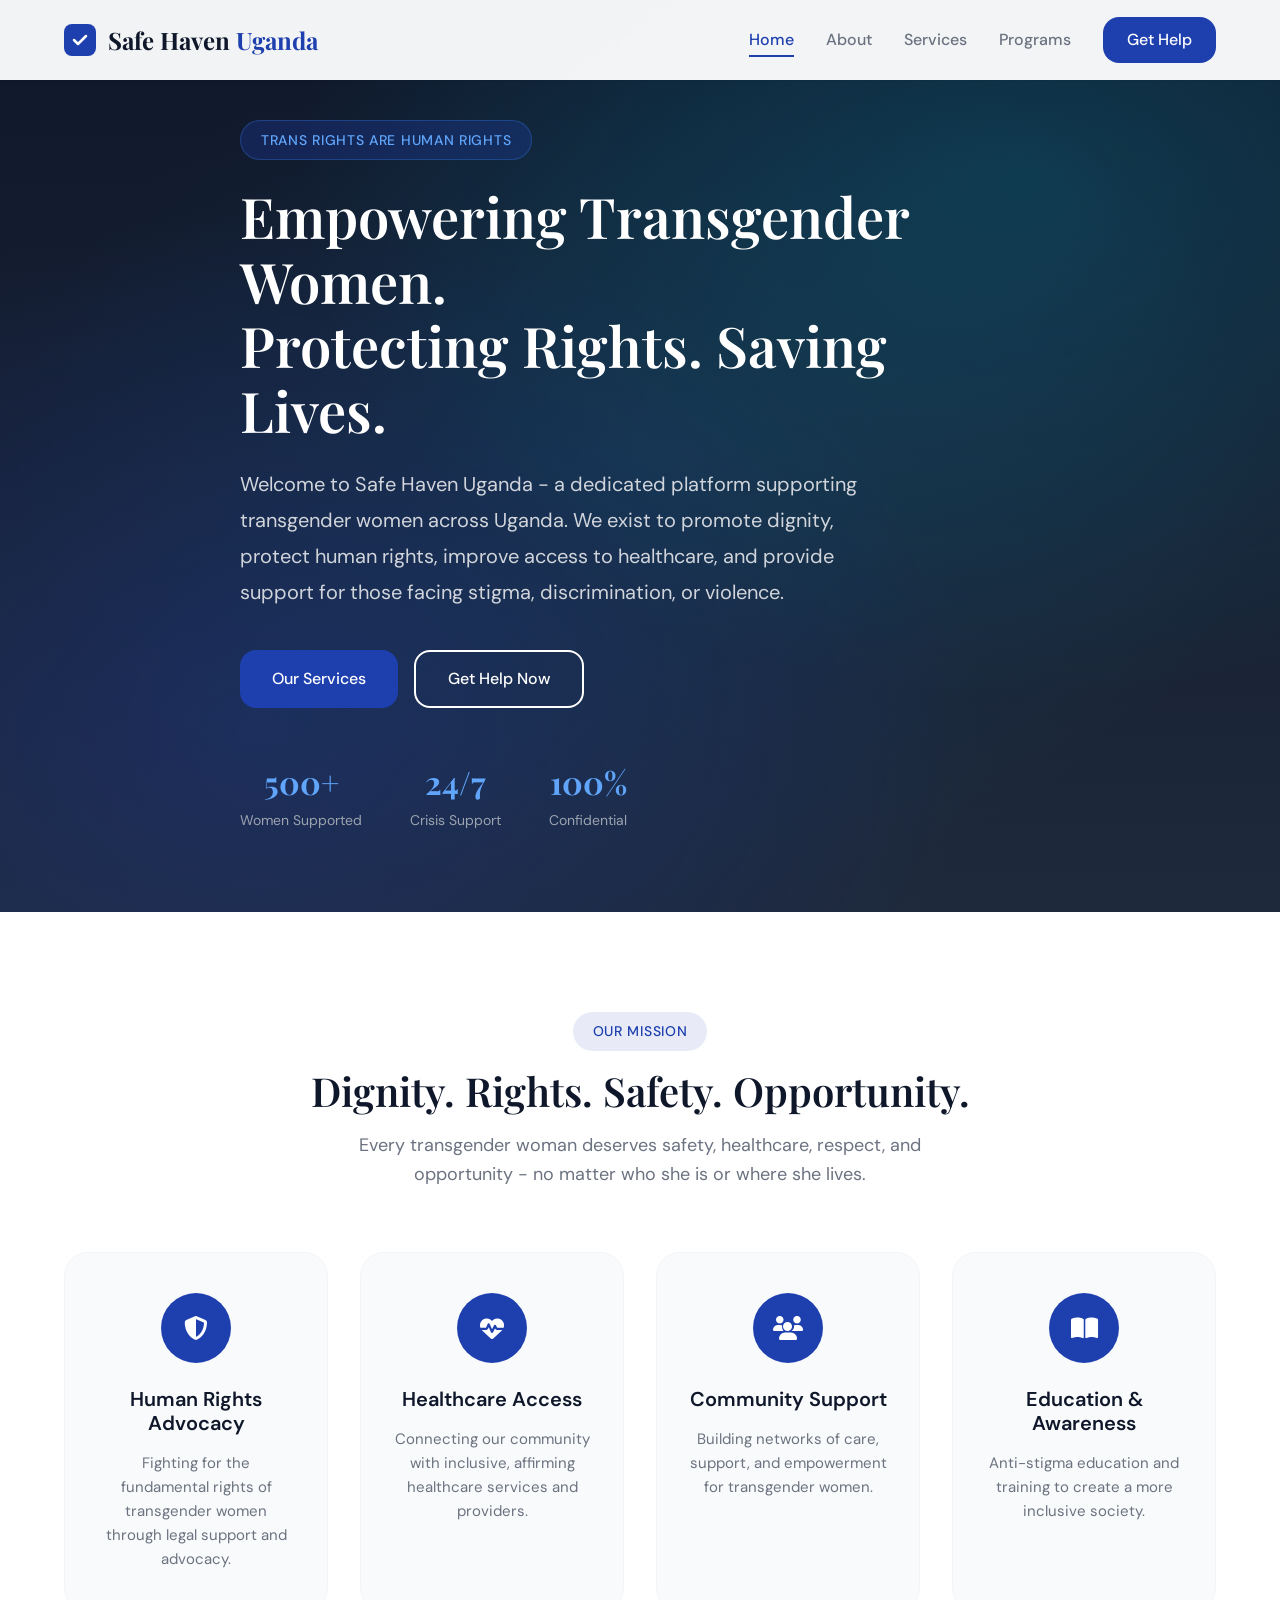
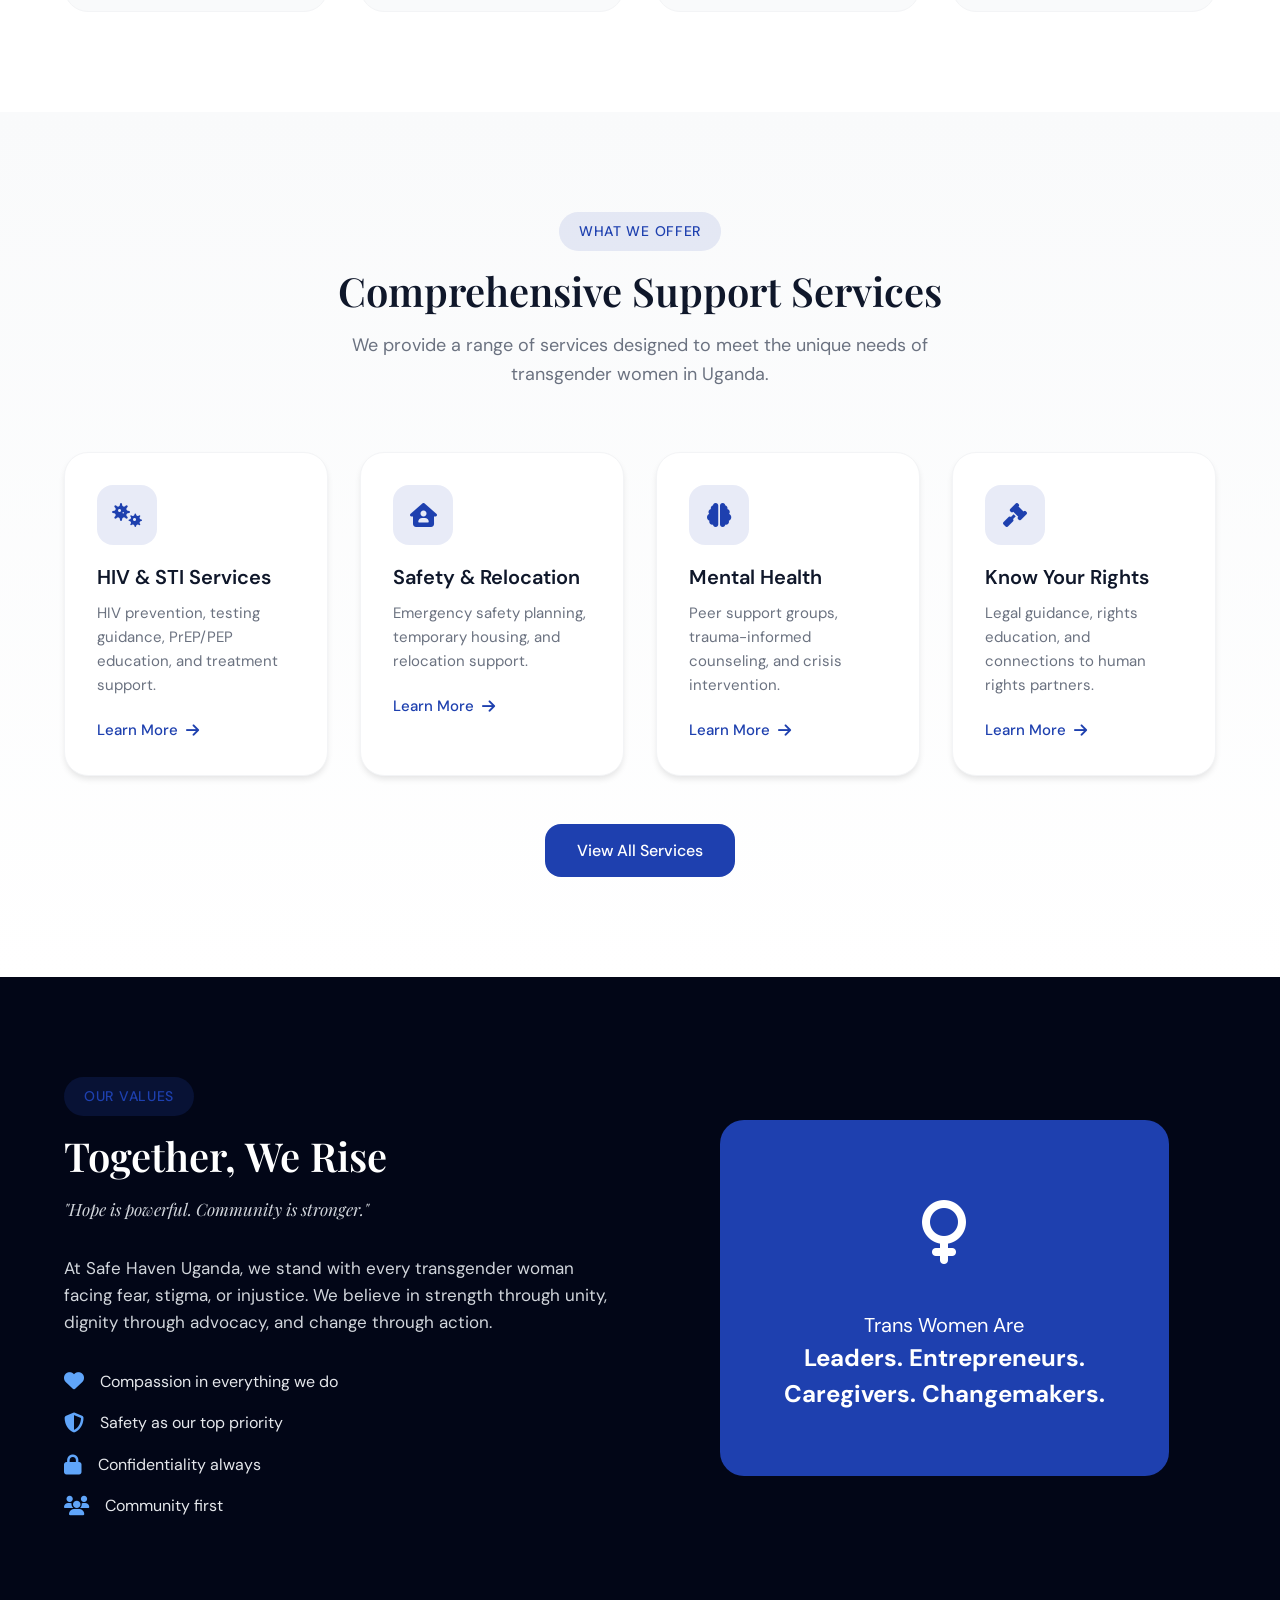
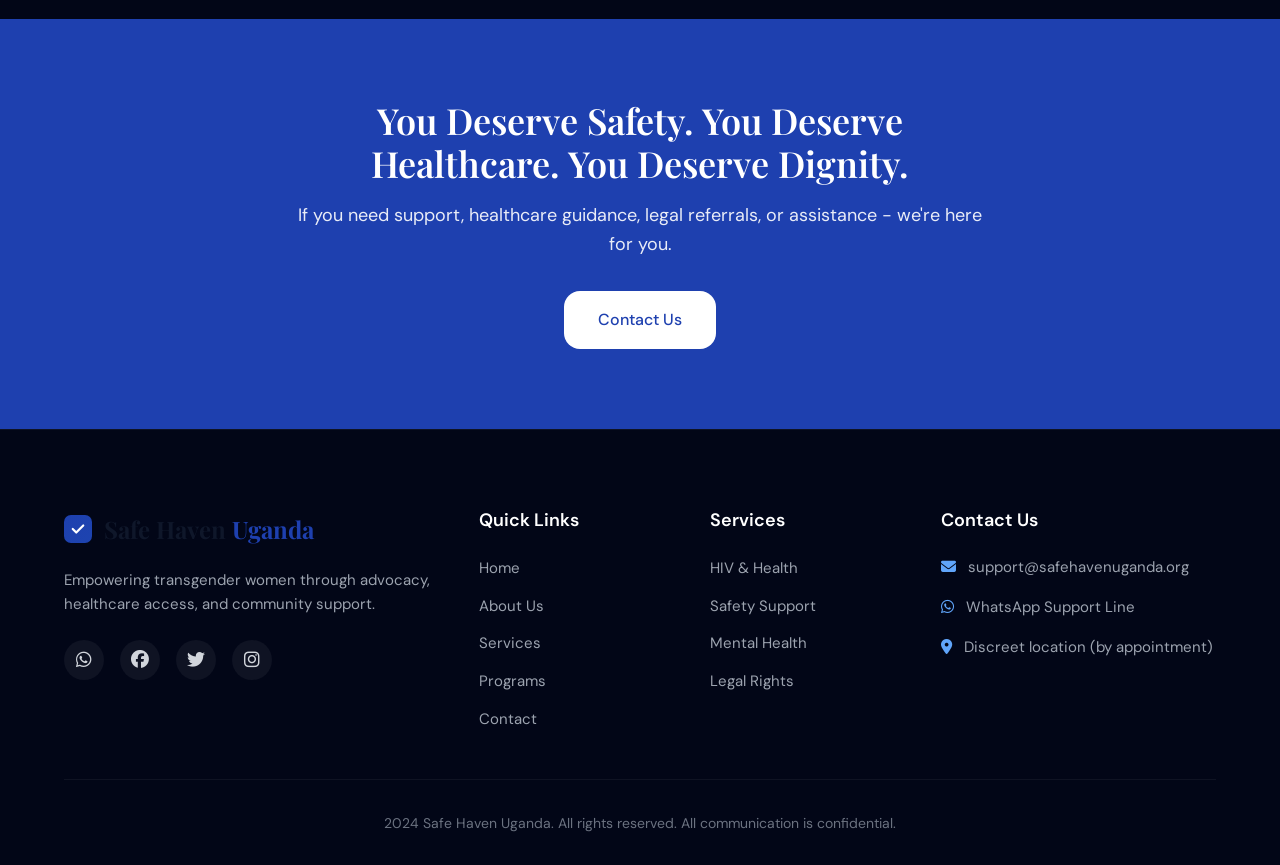
==== commit aa2289a7: "Updated to blue theme - elegant and creative" ====
--- a/index.html
+++ b/index.html
@@ -17,14 +17,8 @@
             <a href="index.html" class="logo">
                 <span class="logo-icon">
                     <svg width="32" height="32" viewBox="0 0 32 32" fill="none">
-                        <rect width="32" height="32" rx="8" fill="url(#logoGrad)"/>
+                        <rect width="32" height="32" rx="8" fill="#1E40AF"/>
                         <path d="M10 16L14 20L22 12" stroke="white" stroke-width="2.5" stroke-linecap="round" stroke-linejoin="round"/>
-                        <defs>
-                            <linearGradient id="logoGrad" x1="0" y1="0" x2="32" y2="32">
-                                <stop stop-color="#8B5CF6"/>
-                                <stop offset="1" stop-color="#EC4899"/>
-                            </linearGradient>
-                        </defs>
                     </svg>
                 </span>
                 <span class="logo-text">Safe Haven <span class="accent">Uganda</span></span>
@@ -222,8 +216,8 @@
                                 <path d="M10 16L14 20L22 12" stroke="white" stroke-width="2.5" stroke-linecap="round" stroke-linejoin="round"/>
                                 <defs>
                                     <linearGradient id="logoGrad2" x1="0" y1="0" x2="32" y2="32">
-                                        <stop stop-color="#8B5CF6"/>
-                                        <stop offset="1" stop-color="#EC4899"/>
+                                        <stop stop-color="#1E40AF"/>
+                                        <stop offset="1" stop-color="#06B6D4"/>
                                     </linearGradient>
                                 </defs>
                             </svg>
--- a/css/style.css
+++ b/css/style.css
@@ -1,12 +1,12 @@
-/* Safe Haven Uganda - Modern Stylesheet */
+/* Safe Haven Uganda - Modern Elegant Stylesheet */
 
 /* CSS Variables */
 :root {
-    --primary: #8B5CF6;
-    --primary-dark: #7C3AED;
-    --primary-light: #A78BFA;
-    --secondary: #EC4899;
-    --accent: #F472B6;
+    --primary: #1E40AF;
+    --primary-dark: #1E3A8A;
+    --primary-light: #3B82F6;
+    --secondary: #06B6D4;
+    --accent: #0EA5E9;
     --dark: #0F172A;
     --darker: #020617;
     --light: #F8FAFC;
@@ -17,7 +17,8 @@
     --gray-300: #D1D5DB;
     --gray-400: #9CA3AF;
     --gray-500: #6B7280;
-    --purple-gradient: linear-gradient(135deg, #8B5CF6 0%, #EC4899 100%);
+    --blue-solid: #1E40AF;
+    --cyan-accent: #0891B2;
     --shadow-sm: 0 1px 2px rgba(0, 0, 0, 0.05);
     --shadow-md: 0 4px 6px -1px rgba(0, 0, 0, 0.1);
     --shadow-lg: 0 10px 15px -3px rgba(0, 0, 0, 0.1);
@@ -91,14 +92,14 @@
 }
 
 .btn-primary {
-    background: var(--purple-gradient);
+    background: var(--primary);
     color: var(--white);
     border: none;
 }
 
 .btn-primary:hover {
     transform: translateY(-2px);
-    box-shadow: 0 10px 30px rgba(139, 92, 246, 0.4);
+    box-shadow: 0 10px 30px rgba(30, 64, 175, 0.3);
 }
 
 .btn-outline {
@@ -130,7 +131,7 @@
 
 .section-tag {
     display: inline-block;
-    background: rgba(139, 92, 246, 0.1);
+    background: rgba(30, 64, 175, 0.1);
     color: var(--primary);
     padding: 0.5rem 1.25rem;
     border-radius: 50px;
@@ -219,7 +220,7 @@
     left: 0;
     width: 0;
     height: 2px;
-    background: var(--purple-gradient);
+    background: var(--primary);
     transition: var(--transition);
 }
 
@@ -229,7 +230,7 @@
 }
 
 .btn-nav {
-    background: var(--purple-gradient) !important;
+    background: var(--primary) !important;
     color: var(--white) !important;
     padding: 0.625rem 1.5rem !important;
     border-radius: var(--radius-lg) !important;
@@ -261,51 +262,21 @@
     display: flex;
     align-items: center;
     padding: 120px 0 80px;
-    background: linear-gradient(135deg, #0F172A 0%, #1E1B4B 50%, #0F172A 100%);
+    background: linear-gradient(180deg, #0F172A 0%, #1E293B 100%);
     overflow: hidden;
 }
 
-.hero-bg {
+.hero::before {
+    content: '';
     position: absolute;
     top: 0;
     left: 0;
     right: 0;
     bottom: 0;
-}
-
-.gradient-orb {
-    position: absolute;
-    border-radius: 50%;
-    filter: blur(100px);
-    opacity: 0.4;
-}
-
-.orb-1 {
-    width: 600px;
-    height: 600px;
-    background: var(--primary);
-    top: -200px;
-    right: -100px;
-    opacity: 0.3;
-}
-
-.orb-2 {
-    width: 400px;
-    height: 400px;
-    background: var(--secondary);
-    bottom: -100px;
-    left: -100px;
-    opacity: 0.2;
-}
-
-.orb-3 {
-    width: 300px;
-    height: 300px;
-    background: var(--primary-light);
-    top: 50%;
-    left: 50%;
-    transform: translate(-50%, -50%);
-    opacity: 0.15;
+    background: 
+        radial-gradient(ellipse at 20% 80%, rgba(30, 64, 175, 0.3) 0%, transparent 50%),
+        radial-gradient(ellipse at 80% 20%, rgba(6, 182, 212, 0.2) 0%, transparent 50%),
+        radial-gradient(ellipse at 50% 50%, rgba(14, 165, 233, 0.1) 0%, transparent 70%);
 }
 
 .hero .container {
@@ -319,9 +290,9 @@
 
 .hero-badge {
     display: inline-block;
-    background: rgba(139, 92, 246, 0.2);
-    border: 1px solid rgba(139, 92, 246, 0.3);
-    color: var(--primary-light);
+    background: rgba(30, 64, 175, 0.3);
+    border: 1px solid rgba(59, 130, 246, 0.3);
+    color: #60A5FA;
     padding: 0.5rem 1.25rem;
     border-radius: 50px;
     font-size: 0.875rem;
@@ -365,7 +336,7 @@
     display: block;
     font-size: 2rem;
     font-weight: 700;
-    color: var(--primary-light);
+    color: #60A5FA;
     font-family: 'Playfair Display', serif;
 }
 
@@ -392,18 +363,20 @@
     border-radius: var(--radius-xl);
     background: var(--gray-50);
     transition: var(--transition);
+    border: 1px solid var(--gray-100);
 }
 
 .mission-card:hover {
     transform: translateY(-8px);
     box-shadow: var(--shadow-lg);
     background: var(--white);
+    border-color: var(--primary-light);
 }
 
 .mission-icon {
     width: 70px;
     height: 70px;
-    background: var(--purple-gradient);
+    background: var(--primary);
     border-radius: 50%;
     display: flex;
     align-items: center;
@@ -456,7 +429,7 @@
 .service-icon {
     width: 60px;
     height: 60px;
-    background: var(--gray-50);
+    background: rgba(30, 64, 175, 0.1);
     border-radius: var(--radius-lg);
     display: flex;
     align-items: center;
@@ -520,7 +493,7 @@
 }
 
 .values-text .section-tag {
-    background: rgba(139, 92, 246, 0.2);
+    background: rgba(30, 64, 175, 0.2);
 }
 
 .values-text h2 {
@@ -532,7 +505,7 @@
 .values-quote {
     font-size: 1.5rem;
     font-style: italic;
-    color: var(--primary-light);
+    color: #60A5FA;
     margin-bottom: 1.5rem;
     font-family: 'Playfair Display', serif;
 }
@@ -558,7 +531,7 @@
 }
 
 .values-list li i {
-    color: var(--primary-light);
+    color: #60A5FA;
     font-size: 1.25rem;
 }
 
@@ -569,7 +542,7 @@
 }
 
 .image-frame {
-    background: var(--purple-gradient);
+    background: var(--primary);
     padding: 4rem;
     border-radius: var(--radius-xl);
     text-align: center;
@@ -602,7 +575,7 @@
 /* CTA Section */
 .cta {
     padding: 80px 0;
-    background: var(--purple-gradient);
+    background: var(--primary);
 }
 
 .cta-content {
@@ -692,7 +665,7 @@
 }
 
 .footer-links a:hover {
-    color: var(--primary-light);
+    color: #60A5FA;
 }
 
 .footer-contact ul {
@@ -710,7 +683,7 @@
 }
 
 .footer-contact li i {
-    color: var(--primary-light);
+    color: #60A5FA;
     margin-top: 4px;
 }
 
